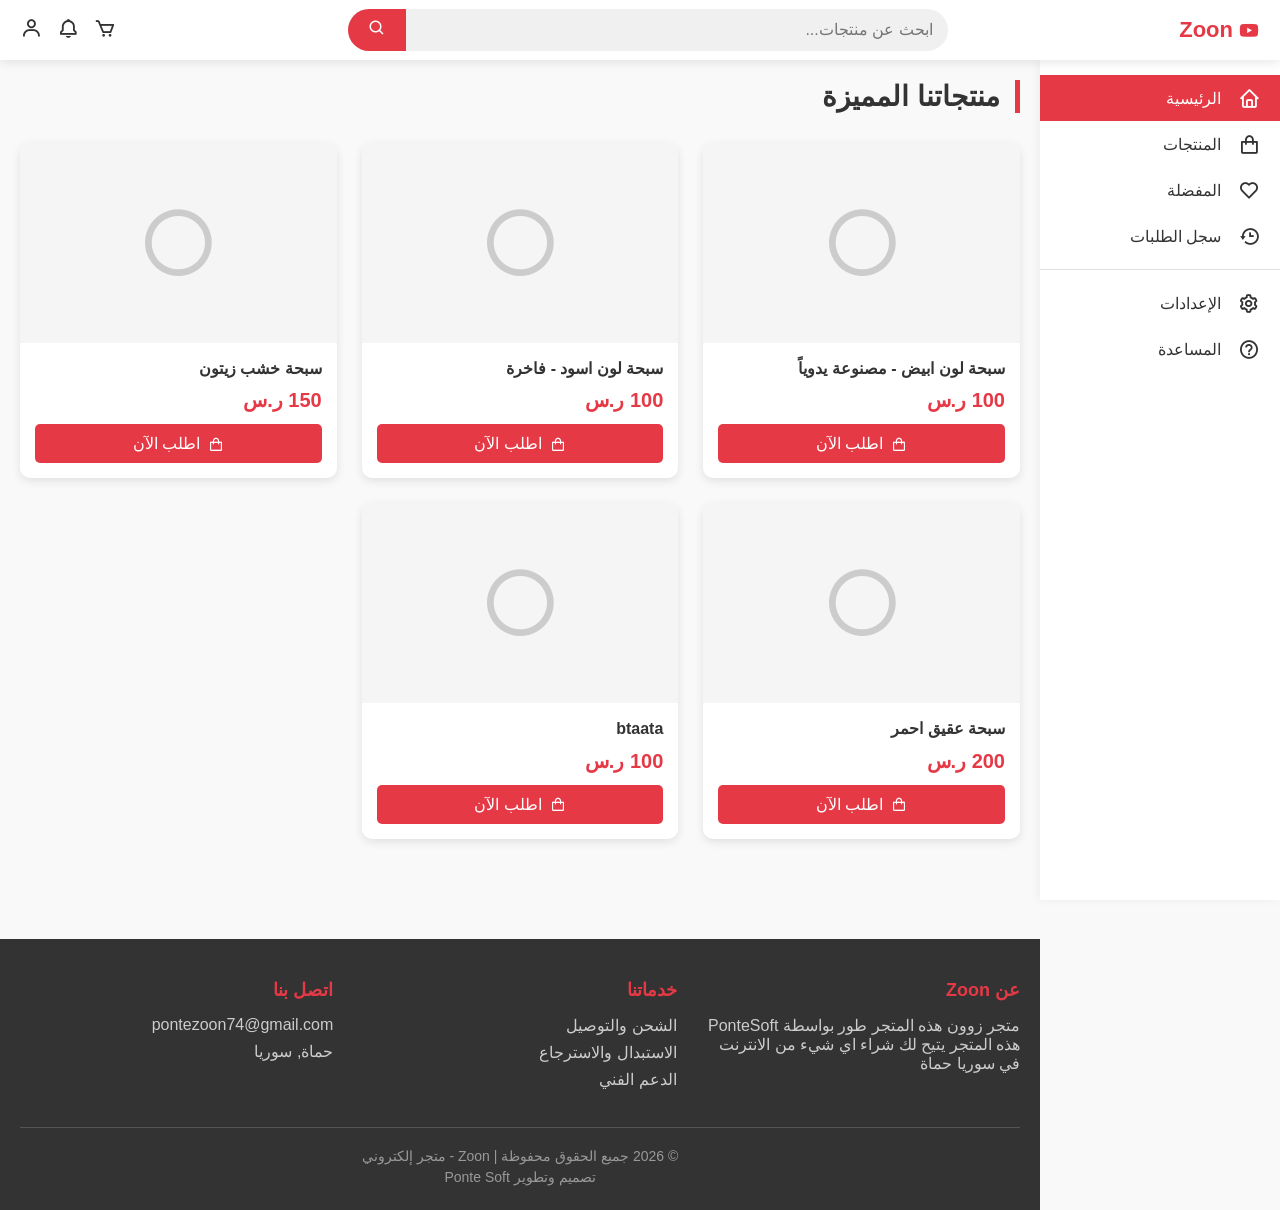
==== index.html @ 53155ebd "Add files via upload" ====
<!DOCTYPE html>
<html lang="ar" dir="rtl">
<head>
    <meta charset="UTF-8">
    <meta name="viewport" content="width=device-width, initial-scale=1.0">
    <title>Zoon - متجر إلكتروني</title>
    <link rel="stylesheet" href="style.css">
    <link rel="icon" href="img/img.png">
    <link href='https://unpkg.com/boxicons@2.1.4/css/boxicons.min.css' rel='stylesheet'>
    <link rel="stylesheet" href="https://cdnjs.cloudflare.com/ajax/libs/font-awesome/6.4.0/css/all.min.css">
</head>
<body>
    <!-- شريط التنقل العلوي (يشبه يوتيوب) -->
    <nav class="navbar">
        <div class="navbar-left">
            <button class="menu-icon" onclick="toggleMenu()">
                <i class='bx bx-menu'></i>
            </button>
            <div class="logo">
                <i class='bx bxl-youtube'></i>
                <span>Zoon</span>
            </div>
        </div>
        
        <div class="navbar-center">
            <div class="search-bar">
                <input type="text" placeholder="ابحث عن منتجات...">
                <button>
                    <i class='bx bx-search'></i>
                </button>
            </div>
        </div>
        
        <div class="navbar-right">
            <button><i class='bx bx-cart'></i></button>
            <button><i class='bx bx-bell'></i></button>
            <button><i class='bx bx-user'></i></button>
        </div>
    </nav>
    
    <!-- القائمة الجانبية (يشبه يوتيوب) -->
    <aside class="sidebar" id="sidebar">
        <a href="index.html" class="sidebar-item active">
            <i class='bx bx-home'></i>
            <span>الرئيسية</span>
        </a>
        <a href="#pro" class="sidebar-item">
            <i class='bx bx-shopping-bag'></i>
            <span>المنتجات</span>
        </a>
        <a href="#" class="sidebar-item">
            <i class='bx bx-heart'></i>
            <span>المفضلة</span>
        </a>
        <a href="#" class="sidebar-item">
            <i class='bx bx-history'></i>
            <span>سجل الطلبات</span>
        </a>
        <div class="sidebar-divider"></div>
        <a href="#" class="sidebar-item">
            <i class='bx bx-cog'></i>
            <span>الإعدادات</span>
        </a>
        <a href="#" class="sidebar-item">
            <i class='bx bx-help-circle'></i>
            <span>المساعدة</span>
        </a>
    </aside>
    
    <!-- المحتوى الرئيسي -->
    <main class="main-content">
        <h1 class="section-title">منتجاتنا المميزة</h1>
        
        <div class="products-grid" id="pro">
            <!-- المنتج 1 -->
            <div class="product-card">
                <div class="product-image">
                    <i class='bx bx-circle'></i>
                </div>
                <div class="product-info">
                    <h3 class="product-name">سبحة لون ابيض - مصنوعة يدوياً</h3>
                    <div class="product-price">100 ر.س</div>
                    <button class="order-button" onclick="openPopup('سبحة لون ابيض')">
                        <i class='bx bx-shopping-bag'></i>
                        اطلب الآن
                    </button>
                </div>
            </div>
            
            <!-- المنتج 2 -->
            <div class="product-card">
                <div class="product-image">
                    <i class='bx bx-circle'></i>
                </div>
                <div class="product-info">
                    <h3 class="product-name">سبحة لون اسود - فاخرة</h3>
                    <div class="product-price">100 ر.س</div>
                    <button class="order-button" onclick="openPopup('سبحة لون اسود')">
                        <i class='bx bx-shopping-bag'></i>
                        اطلب الآن
                    </button>
                </div>
            </div>
            
            <!-- المنتج 3 -->
            <div class="product-card">
                <div class="product-image">
                    <i class='bx bx-circle'></i>
                </div>
                <div class="product-info">
                    <h3 class="product-name">سبحة خشب زيتون</h3>
                    <div class="product-price">150 ر.س</div>
                    <button class="order-button" onclick="openPopup('سبحة خشب زيتون')">
                        <i class='bx bx-shopping-bag'></i>
                        اطلب الآن
                    </button>
                </div>
            </div>
            
            <!-- المنتج 4 -->
            <div class="product-card">
                <div class="product-image">
                    <i class='bx bx-circle'></i>
                </div>
                <div class="product-info">
                    <h3 class="product-name">سبحة عقيق احمر</h3>
                    <div class="product-price">200 ر.س</div>
                    <button class="order-button" onclick="openPopup('سبحة عقيق احمر')">
                        <i class='bx bx-shopping-bag'></i>
                        اطلب الآن
                    </button>
                </div>
            </div>
            <!-- المنتج 2 -->
            <div class="product-card">
                <div class="product-image">
                    <i class='bx bx-circle'></i>
                </div>
                <div class="product-info">
                    <h3 class="product-name">btaata</h3>
                    <div class="product-price">100 ر.س</div>
                    <button class="order-button" onclick="openPopup('btata')">
                        <i class='bx bx-shopping-bag'></i>
                        اطلب الآن
                    </button>
                </div>
            </div>
        </div>
    </main>
    
    <!-- النافذة المنبثقة (تشبه يوتيوب) -->
    <div class="popup" id="popup">
        <div class="popup-content">
            <div class="popup-header">
                <h2 class="popup-title">اتمام الطلب</h2>
                <button class="close-button" onclick="closePoupup()">
                    <i class='bx bx-x'></i>
                </button>
            </div>
            <div class="popup-body">
                <form id="FORMS" method="POST">
                    <input type="hidden" id="productName" name="اسم الطلب">
                    
                    <div class="form-group">
                        <label for="fullName">الاسم الكامل</label>
                        <input type="text" id="fullName" name="الاسم" placeholder="أدخل اسمك الكامل" required>
                    </div>
                    
                    <div class="form-group">
                        <label for="phone">رقم الهاتف</label>
                        <input type="tel" id="phone" name="رقم الهاتف" placeholder="أدخل رقم هاتفك" required>
                    </div>
                    
                    <div class="form-group">
                        <label for="email">البريد الإلكتروني</label>
                        <input type="email" id="email" name="الايميل" placeholder="أدخل بريدك الإلكتروني">
                    </div>
                    
                    <div class="form-group">
                        <label for="address">العنوان الكامل</label>
                        <input type="text" id="address" name="العنوان" placeholder="أدخل عنوانك الكامل" required>
                    </div>
                    
                    <div class="form-group">
                        <label for="quantity">الكمية</label>
                        <input type="number" id="quantity" name="الكمية" min="1" value="1" required>
                    </div>
                    
                    <div class="form-group">
                        <label for="notes">معلومات إضافية</label>
                        <textarea id="notes" name="معلومات اضافية" placeholder="أي ملاحظات أو معلومات إضافية..."></textarea>
                    </div>
                    
                    <button type="submit" class="submit-button">
                        <i class='bx bx-send'></i>
                        إرسال الطلب
                    </button>
                </form>
            </div>
        </div>
    </div>
    
    <!-- التذييل -->
    <footer class="footer">
        <div class="container">
            <div class="footer-content">
                <div class="footer-section">
                    <h3>عن Zoon</h3>
                    <a href="#">متجر زوون هذه المتجر طور بواسطة PonteSoft هذه المتجر يتيح لك شراء اي شيء من الانترنت في سوريا حماة </a>
                </div>
                
                <div class="footer-section">
                    <h3>خدماتنا</h3>
                    <a href="pontezoon74@gmail.com">الشحن والتوصيل</a>
                    <a href="pontezoon74@gmail.com">الاستبدال والاسترجاع</a>
                    <a href="pontezoon74@gmail.com">الدعم الفني</a>
                </div>
                
                <div class="footer-section">
                    <h3>اتصل بنا</h3>
                    <a href="mailto:pontezoon74@gmail.com">pontezoon74@gmail.com</a>
                    <a href="#">حماة, سوريا</a>
                </div>
            </div>
            
            <div class="footer-bottom">
                <p>© 2026 جميع الحقوق محفوظة | Zoon - متجر إلكتروني</p>
                <p>تصميم وتطوير Ponte Soft</p>
            </div>
        </div>
    </footer>
    
    <script src="script.js"></script>
</body>
</html>
---- style.css ----
/* إعدادات عامة */
* {
    margin: 0;
    padding: 0;
    box-sizing: border-box;
    font-family: 'Segoe UI', Tahoma, Geneva, Verdana, sans-serif;
}

body {
    background-color: #f9f9f9;
    padding-top: 60px;
    padding-right: 240px;
    transition: padding-right 0.3s ease;
}

/* شريط التنقل */
.navbar {
    position: fixed;
    top: 0;
    right: 0;
    left: 0;
    height: 60px;
    background-color: white;
    display: flex;
    align-items: center;
    justify-content: space-between;
    padding: 0 20px;
    box-shadow: 0 2px 10px rgba(0,0,0,0.1);
    z-index: 1000;
}

.navbar-left {
    display: flex;
    align-items: center;
    gap: 15px;
}

.menu-icon {
    background: none;
    border: none;
    font-size: 24px;
    cursor: pointer;
    color: #333;
    display: none;
}

.logo {
    display: flex;
    align-items: center;
    gap: 5px;
    font-size: 22px;
    font-weight: bold;
    color: #e63946;
}

.navbar-center {
    flex: 0 1 600px;
}

.search-bar {
    display: flex;
    align-items: center;
    background-color: #f0f0f0;
    border-radius: 25px;
    overflow: hidden;
}

.search-bar input {
    flex: 1;
    padding: 10px 15px;
    border: none;
    background: none;
    outline: none;
    font-size: 16px;
}

.search-bar button {
    padding: 10px 20px;
    background-color: #e63946;
    color: white;
    border: none;
    cursor: pointer;
    font-size: 18px;
}

.navbar-right {
    display: flex;
    align-items: center;
    gap: 15px;
}

.navbar-right button {
    background: none;
    border: none;
    font-size: 22px;
    cursor: pointer;
    color: #333;
}

/* القائمة الجانبية */
.sidebar {
    position: fixed;
    top: 60px;
    right: 0;
    bottom: 0;
    width: 240px;
    background-color: white;
    overflow-y: auto;
    padding: 15px 0;
    box-shadow: -2px 0 10px rgba(0,0,0,0.05);
    transition: transform 0.3s ease;
    z-index: 900;
}

.sidebar-item {
    display: flex;
    align-items: center;
    gap: 15px;
    padding: 12px 20px;
    color: #333;
    text-decoration: none;
    transition: background-color 0.2s;
}

.sidebar-item:hover {
    background-color: #f0f0f0;
}

.sidebar-item.active {
    background-color: #e63946;
    color: white;
}

.sidebar-item i {
    font-size: 22px;
    width: 24px;
}

.sidebar-divider {
    height: 1px;
    background-color: #e0e0e0;
    margin: 10px 0;
}

/* المحتوى الرئيسي */
.main-content {
    padding: 20px;
    min-height: calc(100vh - 120px);
}

.section-title {
    font-size: 28px;
    margin-bottom: 30px;
    color: #333;
    border-right: 5px solid #e63946;
    padding-right: 15px;
}

/* شبكة المنتجات */
.products-grid {
    display: grid;
    grid-template-columns: repeat(auto-fill, minmax(280px, 1fr));
    gap: 25px;
    margin-bottom: 40px;
}

.product-card {
    background-color: white;
    border-radius: 10px;
    overflow: hidden;
    box-shadow: 0 3px 10px rgba(0,0,0,0.1);
    transition: transform 0.3s, box-shadow 0.3s;
}

.product-card:hover {
    transform: translateY(-5px);
    box-shadow: 0 5px 20px rgba(0,0,0,0.15);
}

.product-image {
    height: 200px;
    background-color: #f5f5f5;
    display: flex;
    align-items: center;
    justify-content: center;
}

.product-image i {
    font-size: 80px;
    color: #ccc;
}

.product-info {
    padding: 15px;
}

.product-name {
    font-size: 16px;
    margin-bottom: 8px;
    color: #333;
    line-height: 1.4;
}

.product-price {
    font-size: 20px;
    font-weight: bold;
    color: #e63946;
    margin-bottom: 12px;
}

.order-button {
    width: 100%;
    padding: 10px;
    background-color: #e63946;
    color: white;
    border: none;
    border-radius: 5px;
    font-size: 16px;
    cursor: pointer;
    display: flex;
    align-items: center;
    justify-content: center;
    gap: 8px;
    transition: background-color 0.2s;
}

.order-button:hover {
    background-color: #c82333;
}

/* النافذة المنبثقة */
.popup {
    display: none;
    position: fixed;
    top: 0;
    left: 0;
    width: 100%;
    height: 100%;
    background-color: rgba(0,0,0,0.5);
    z-index: 2000;
    align-items: center;
    justify-content: center;
}

.popup.active {
    display: flex;
}

.popup-content {
    background-color: white;
    border-radius: 10px;
    width: 90%;
    max-width: 500px;
    max-height: 90vh;
    overflow-y: auto;
}

.popup-header {
    padding: 15px 20px;
    border-bottom: 1px solid #eee;
    display: flex;
    align-items: center;
    justify-content: space-between;
}

.popup-title {
    font-size: 20px;
    color: #333;
}

.close-button {
    background: none;
    border: none;
    font-size: 24px;
    cursor: pointer;
    color: #999;
    transition: color 0.2s;
}

.close-button:hover {
    color: #e63946;
}

.popup-body {
    padding: 20px;
}

/* نموذج الطلب */
.form-group {
    margin-bottom: 20px;
}

.form-group label {
    display: block;
    margin-bottom: 5px;
    color: #333;
    font-weight: 500;
}

.form-group input,
.form-group textarea {
    width: 100%;
    padding: 10px;
    border: 1px solid #ddd;
    border-radius: 5px;
    font-size: 16px;
    transition: border-color 0.2s;
}

.form-group input:focus,
.form-group textarea:focus {
    outline: none;
    border-color: #e63946;
}

.form-group textarea {
    height: 100px;
    resize: vertical;
}

.submit-button {
    width: 100%;
    padding: 12px;
    background-color: #e63946;
    color: white;
    border: none;
    border-radius: 5px;
    font-size: 18px;
    cursor: pointer;
    display: flex;
    align-items: center;
    justify-content: center;
    gap: 8px;
    transition: background-color 0.2s;
}

.submit-button:hover {
    background-color: #c82333;
}

.submit-button:disabled {
    background-color: #ccc;
    cursor: not-allowed;
}

/* التذييل */
.footer {
    background-color: #333;
    color: white;
    padding: 40px 0 20px;
    margin-top: 40px;
}

.container {
    max-width: 1200px;
    margin: 0 auto;
    padding: 0 20px;
}

.footer-content {
    display: grid;
    grid-template-columns: repeat(auto-fit, minmax(250px, 1fr));
    gap: 30px;
    margin-bottom: 30px;
}

.footer-section h3 {
    margin-bottom: 15px;
    font-size: 18px;
    color: #e63946;
}

.footer-section a {
    display: block;
    color: #ccc;
    text-decoration: none;
    margin-bottom: 8px;
    transition: color 0.2s;
}

.footer-section a:hover {
    color: #e63946;
}

.footer-bottom {
    text-align: center;
    padding-top: 20px;
    border-top: 1px solid #555;
    color: #999;
    font-size: 14px;
}

.footer-bottom p {
    margin-bottom: 5px;
}

/* استعلامات الوسائط للشاشات الصغيرة */
@media (max-width: 768px) {
    body {
        padding-right: 0;
    }
    
    .menu-icon {
        display: block;
    }
    
    .sidebar {
        transform: translateX(100%);
    }
    
    .sidebar.active {
        transform: translateX(0);
    }
    
    .navbar-center {
        display: none;
    }
    
    .search-bar {
        position: absolute;
        top: 60px;
        left: 0;
        right: 0;
        margin: 10px;
        background-color: white;
        box-shadow: 0 2px 5px rgba(0,0,0,0.1);
    }
}
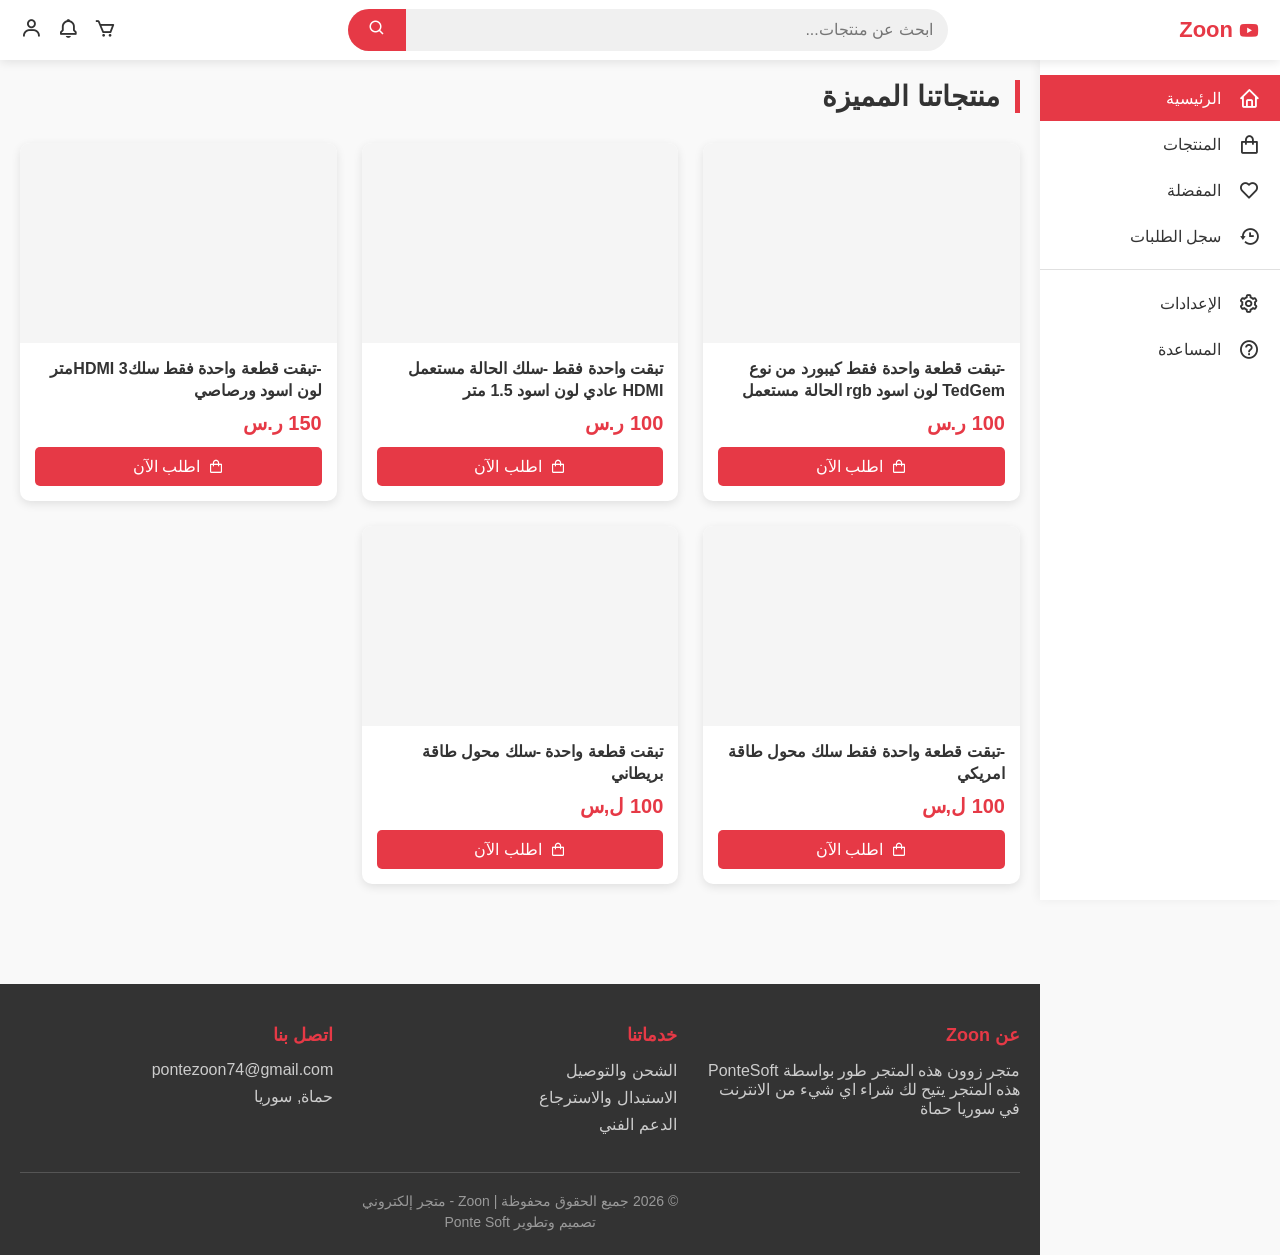
==== commit 9206d9eb: "Fix HTML structure and update product details" ====
--- a/index.html
+++ b/index.html
@@ -75,12 +75,12 @@
             <!-- المنتج 1 -->
             <div class="product-card">
                 <div class="product-image">
-                    <i class='bx bx-circle'></i>
-                </div>
-                <div class="product-info">
-                    <h3 class="product-name">سبحة لون ابيض - مصنوعة يدوياً</h3>
+                   <img src="img/keyboard.jpg" alt="">
+                </div>
+                <div class="product-info">
+                    <h3 class="product-name">-تبقت قطعة واحدة فقط كيبورد من نوع TedGem لون اسود rgb الحالة مستعمل</h3>
                     <div class="product-price">100 ر.س</div>
-                    <button class="order-button" onclick="openPopup('سبحة لون ابيض')">
+                    <button class="order-button" onclick="openPopup('كييبورد TedGem')">
                         <i class='bx bx-shopping-bag'></i>
                         اطلب الآن
                     </button>
@@ -90,12 +90,12 @@
             <!-- المنتج 2 -->
             <div class="product-card">
                 <div class="product-image">
-                    <i class='bx bx-circle'></i>
-                </div>
-                <div class="product-info">
-                    <h3 class="product-name">سبحة لون اسود - فاخرة</h3>
+                    <img src="img/hdmi1.jpg" alt="">
+                </div>
+                <div class="product-info">
+                    <h3 class="product-name">تبقت واحدة فقط -سلك الحالة مستعمل HDMI عادي لون اسود 1.5 متر</h3>
                     <div class="product-price">100 ر.س</div>
-                    <button class="order-button" onclick="openPopup('سبحة لون اسود')">
+                    <button class="order-button" onclick="openPopup('سلك hdmi عادي اسود')">
                         <i class='bx bx-shopping-bag'></i>
                         اطلب الآن
                     </button>
@@ -105,12 +105,12 @@
             <!-- المنتج 3 -->
             <div class="product-card">
                 <div class="product-image">
-                    <i class='bx bx-circle'></i>
-                </div>
-                <div class="product-info">
-                    <h3 class="product-name">سبحة خشب زيتون</h3>
+                    <img src="img/HDMI3.jpg" alt="">
+                </div>
+                <div class="product-info">
+                    <h3 class="product-name">-تبقت قطعة واحدة فقط سلكHDMI 3متر لون اسود ورصاصي </h3>
                     <div class="product-price">150 ر.س</div>
-                    <button class="order-button" onclick="openPopup('سبحة خشب زيتون')">
+                    <button class="order-button" onclick="openPopup('سلك HDMI اسود ورصاصي')">
                         <i class='bx bx-shopping-bag'></i>
                         اطلب الآن
                     </button>
@@ -120,12 +120,12 @@
             <!-- المنتج 4 -->
             <div class="product-card">
                 <div class="product-image">
-                    <i class='bx bx-circle'></i>
-                </div>
-                <div class="product-info">
-                    <h3 class="product-name">سبحة عقيق احمر</h3>
-                    <div class="product-price">200 ر.س</div>
-                    <button class="order-button" onclick="openPopup('سبحة عقيق احمر')">
+                   <img src="img/khrb1.jpg" alt="">
+                </div>
+                <div class="product-info">
+                    <h3 class="product-name">-تبقت قطعة واحدة فقط سلك محول طاقة امريكي</h3>
+                    <div class="product-price">100 ل,س</div>
+                    <button class="order-button" onclick="openPopup('سلك محول طاقة امريكي')">
                         <i class='bx bx-shopping-bag'></i>
                         اطلب الآن
                     </button>
@@ -134,12 +134,12 @@
             <!-- المنتج 2 -->
             <div class="product-card">
                 <div class="product-image">
-                    <i class='bx bx-circle'></i>
-                </div>
-                <div class="product-info">
-                    <h3 class="product-name">btaata</h3>
-                    <div class="product-price">100 ر.س</div>
-                    <button class="order-button" onclick="openPopup('btata')">
+                   <img src="img/kahrb2.jpg" alt="">
+                </div>
+                <div class="product-info">
+                    <h3 class="product-name"> تبقت قطعة واحدة -سلك محول طاقة بريطاني</h3>
+                    <div class="product-price">100 ل,س</div>
+                    <button class="order-button" onclick="openPopup('سلك محول طاقة بريطاني')">
                         <i class='bx bx-shopping-bag'></i>
                         اطلب الآن
                     </button>
@@ -232,4 +232,4 @@
     
     <script src="script.js"></script>
 </body>
-</html>+</html>
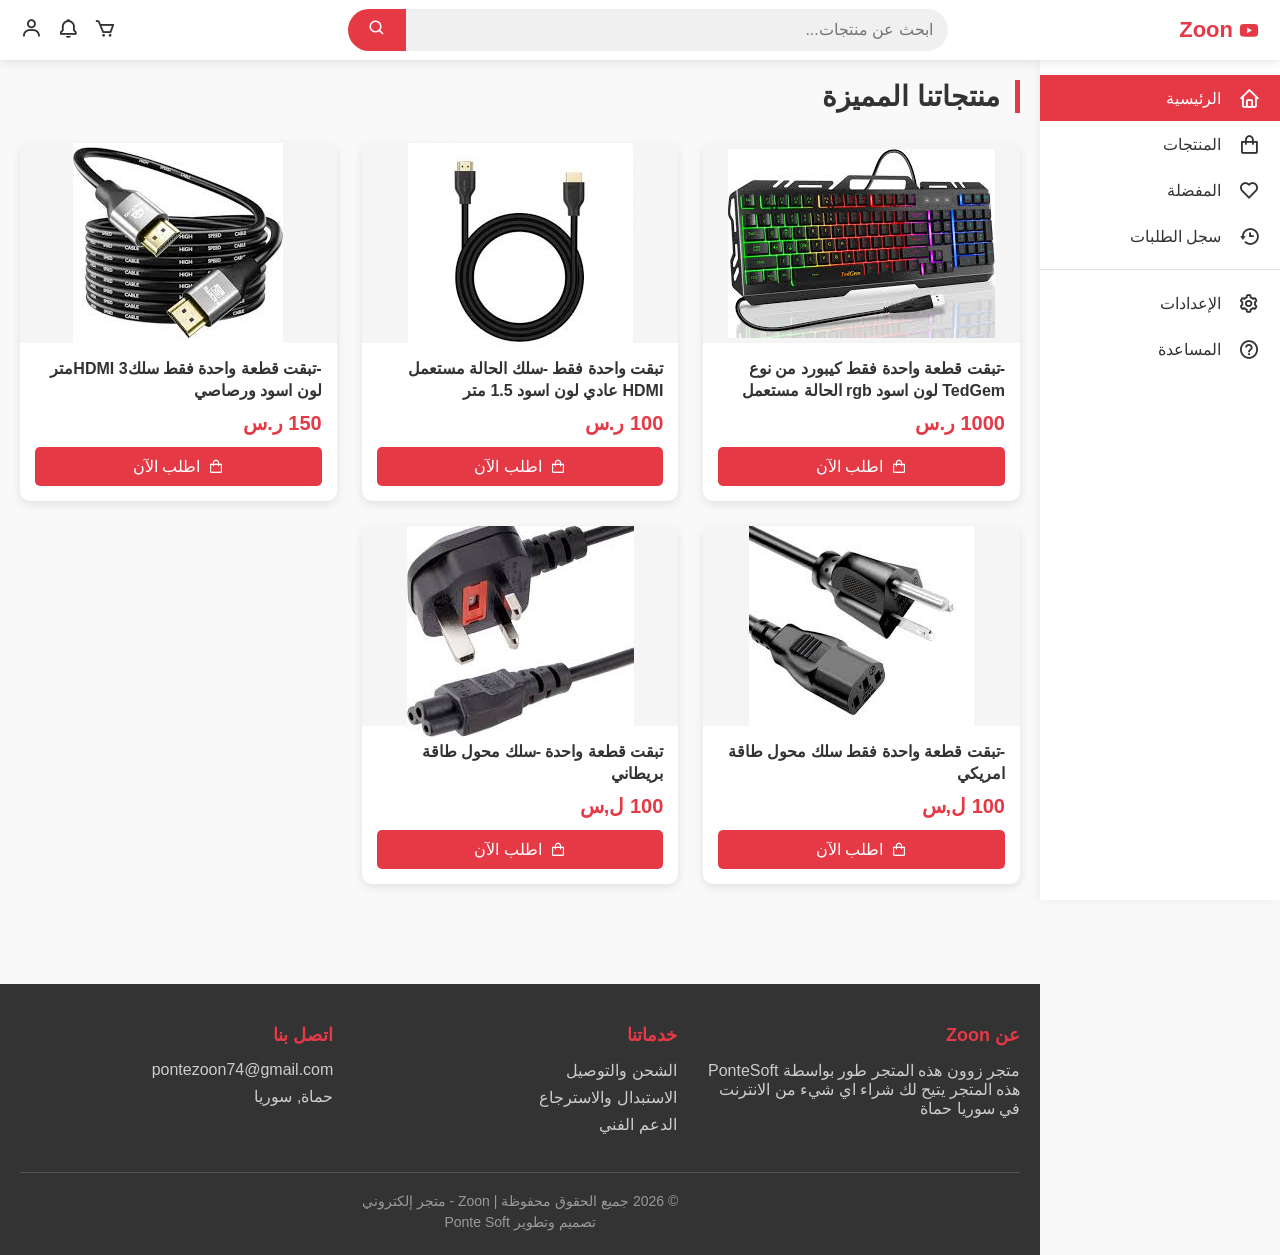
==== commit 12eb339a: "Update index.html" ====
--- a/index.html
+++ b/index.html
@@ -79,7 +79,7 @@
                 </div>
                 <div class="product-info">
                     <h3 class="product-name">-تبقت قطعة واحدة فقط كيبورد من نوع TedGem لون اسود rgb الحالة مستعمل</h3>
-                    <div class="product-price">100 ر.س</div>
+                    <div class="product-price">1000 ر.س</div>
                     <button class="order-button" onclick="openPopup('كييبورد TedGem')">
                         <i class='bx bx-shopping-bag'></i>
                         اطلب الآن
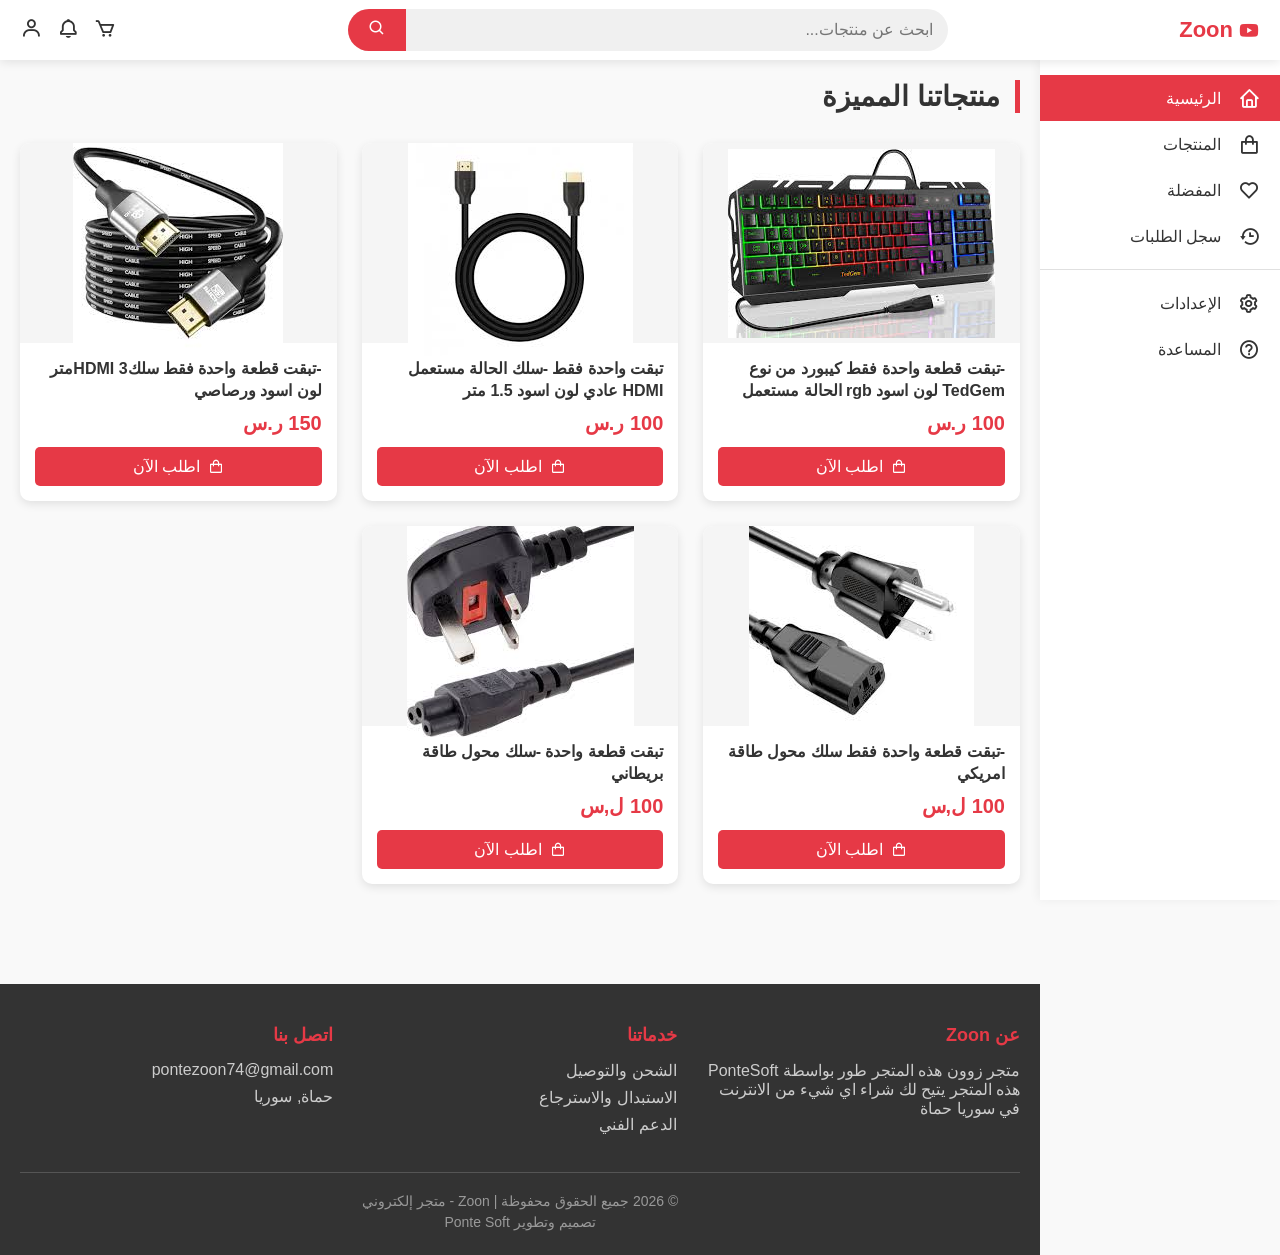
==== commit 9ce36511: "Update index.html" ====
--- a/index.html
+++ b/index.html
@@ -79,7 +79,7 @@
                 </div>
                 <div class="product-info">
                     <h3 class="product-name">-تبقت قطعة واحدة فقط كيبورد من نوع TedGem لون اسود rgb الحالة مستعمل</h3>
-                    <div class="product-price">1000 ر.س</div>
+                    <div class="product-price">100 ر.س</div>
                     <button class="order-button" onclick="openPopup('كييبورد TedGem')">
                         <i class='bx bx-shopping-bag'></i>
                         اطلب الآن
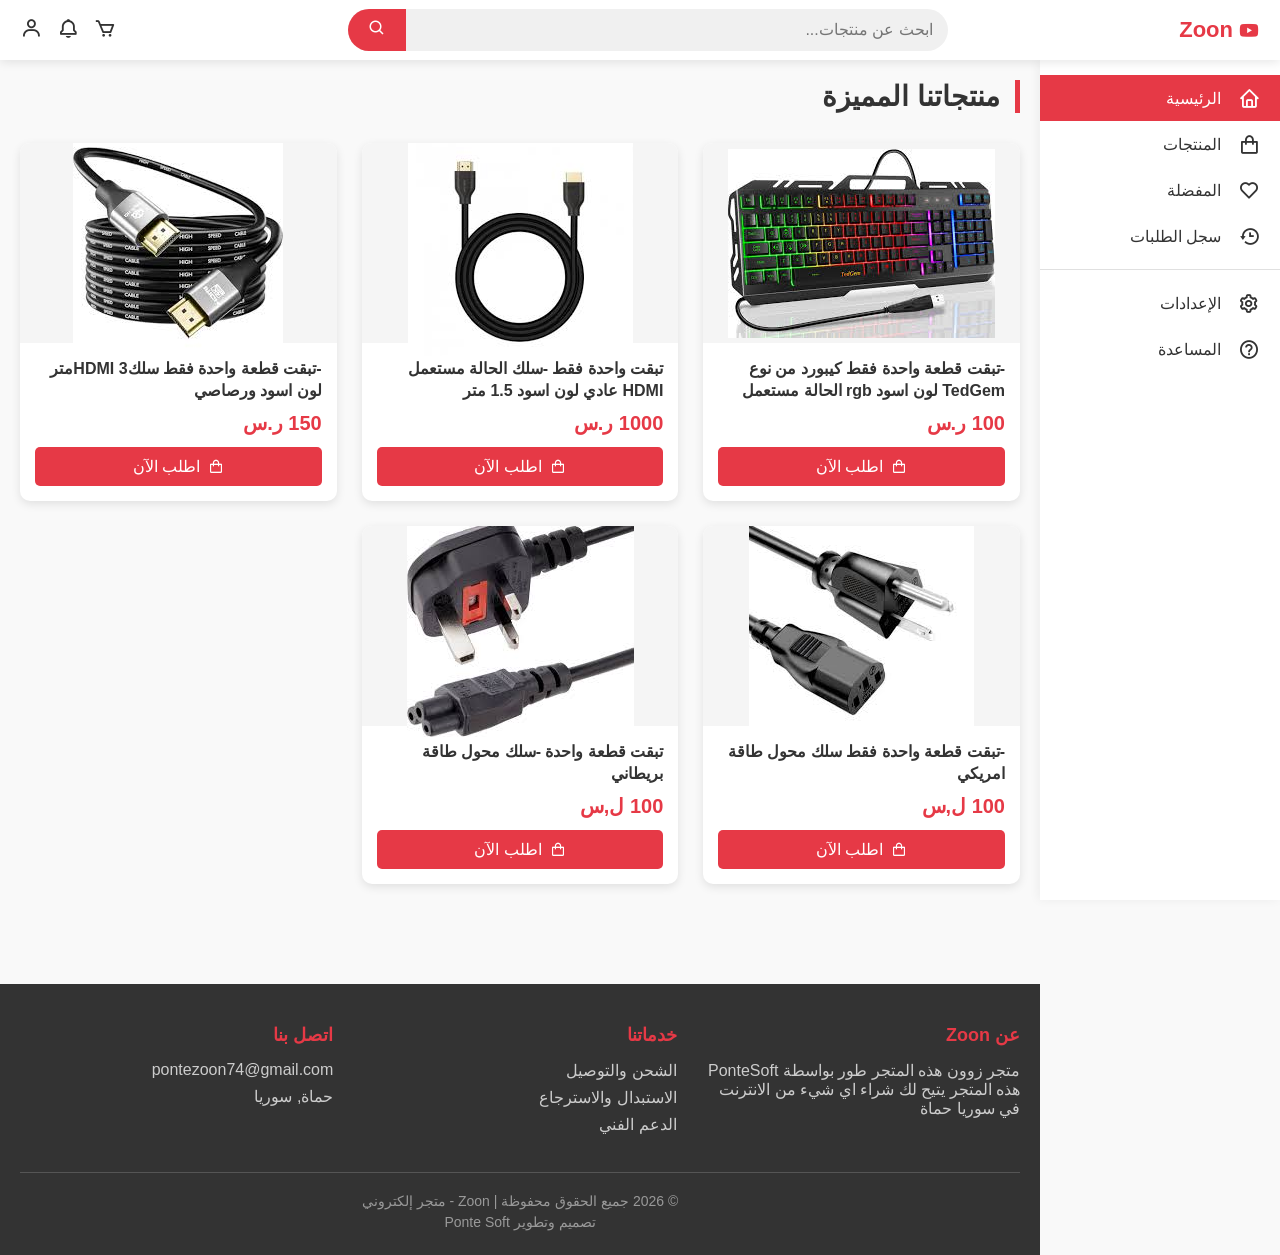
==== commit 0e4fb010: "Update index.html" ====
--- a/index.html
+++ b/index.html
@@ -94,7 +94,7 @@
                 </div>
                 <div class="product-info">
                     <h3 class="product-name">تبقت واحدة فقط -سلك الحالة مستعمل HDMI عادي لون اسود 1.5 متر</h3>
-                    <div class="product-price">100 ر.س</div>
+                    <div class="product-price">1000 ر.س</div>
                     <button class="order-button" onclick="openPopup('سلك hdmi عادي اسود')">
                         <i class='bx bx-shopping-bag'></i>
                         اطلب الآن
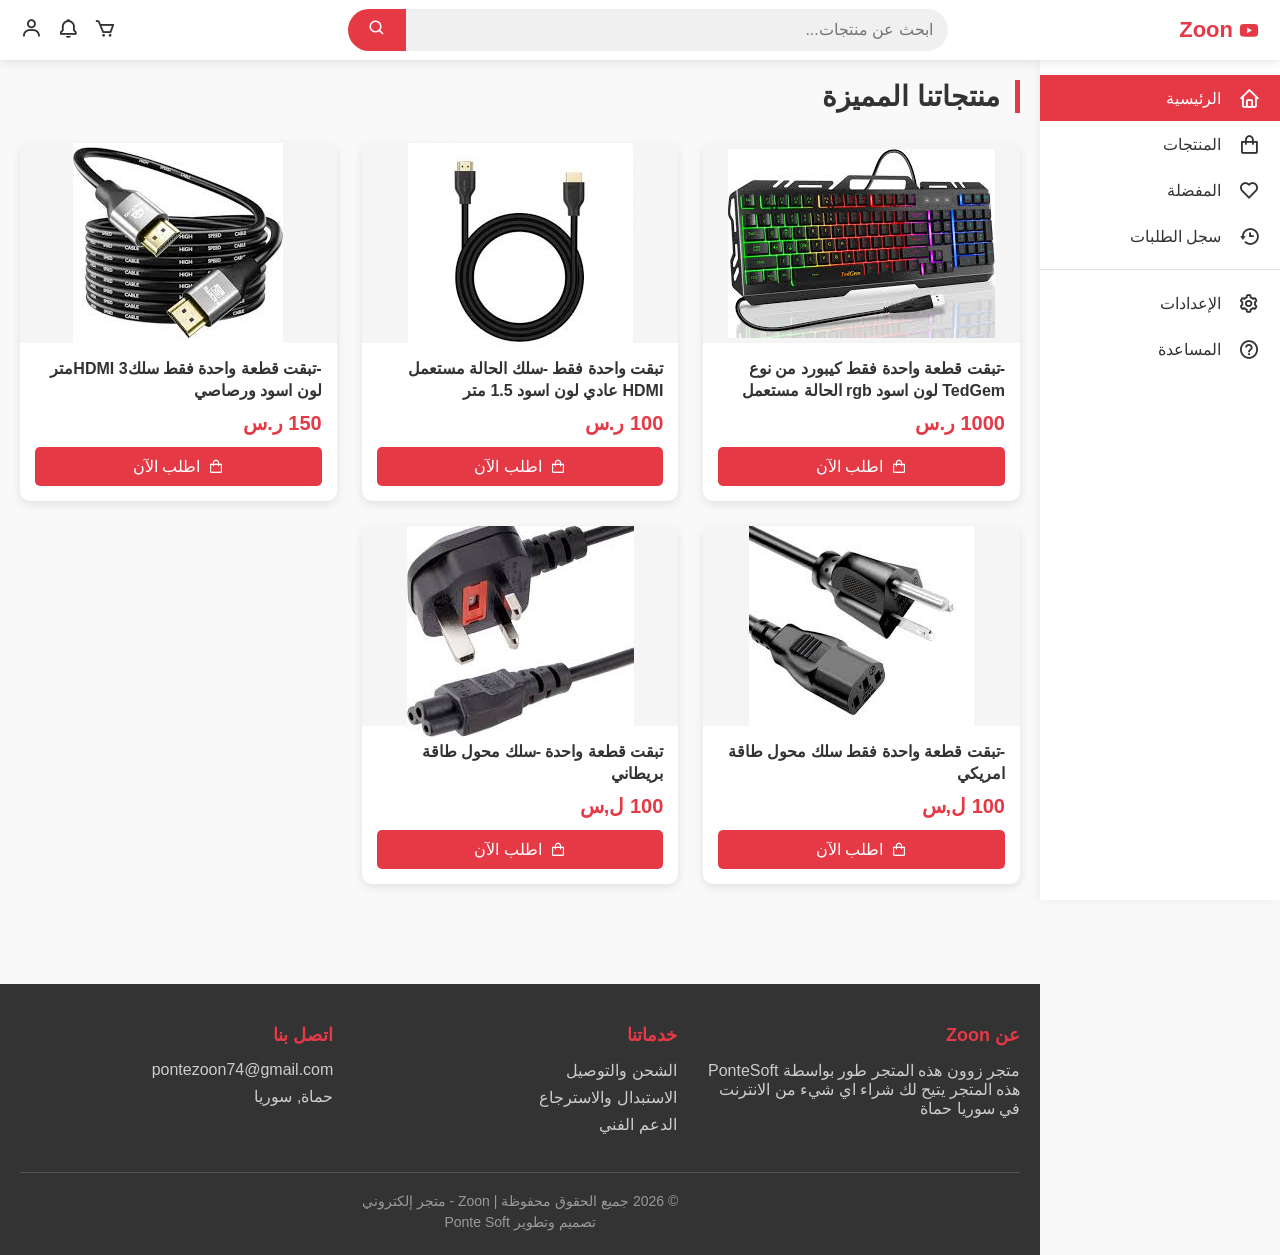
==== commit e98b9d5e: "Update index.html" ====
--- a/index.html
+++ b/index.html
@@ -79,22 +79,22 @@
                 </div>
                 <div class="product-info">
                     <h3 class="product-name">-تبقت قطعة واحدة فقط كيبورد من نوع TedGem لون اسود rgb الحالة مستعمل</h3>
+                    <div class="product-price">1000 ر.س</div>
+                    <button class="order-button" onclick="openPopup('كييبورد TedGem')">
+                        <i class='bx bx-shopping-bag'></i>
+                        اطلب الآن
+                    </button>
+                </div>
+            </div>
+            
+            <!-- المنتج 2 -->
+            <div class="product-card">
+                <div class="product-image">
+                    <img src="img/hdmi1.jpg" alt="">
+                </div>
+                <div class="product-info">
+                    <h3 class="product-name">تبقت واحدة فقط -سلك الحالة مستعمل HDMI عادي لون اسود 1.5 متر</h3>
                     <div class="product-price">100 ر.س</div>
-                    <button class="order-button" onclick="openPopup('كييبورد TedGem')">
-                        <i class='bx bx-shopping-bag'></i>
-                        اطلب الآن
-                    </button>
-                </div>
-            </div>
-            
-            <!-- المنتج 2 -->
-            <div class="product-card">
-                <div class="product-image">
-                    <img src="img/hdmi1.jpg" alt="">
-                </div>
-                <div class="product-info">
-                    <h3 class="product-name">تبقت واحدة فقط -سلك الحالة مستعمل HDMI عادي لون اسود 1.5 متر</h3>
-                    <div class="product-price">1000 ر.س</div>
                     <button class="order-button" onclick="openPopup('سلك hdmi عادي اسود')">
                         <i class='bx bx-shopping-bag'></i>
                         اطلب الآن
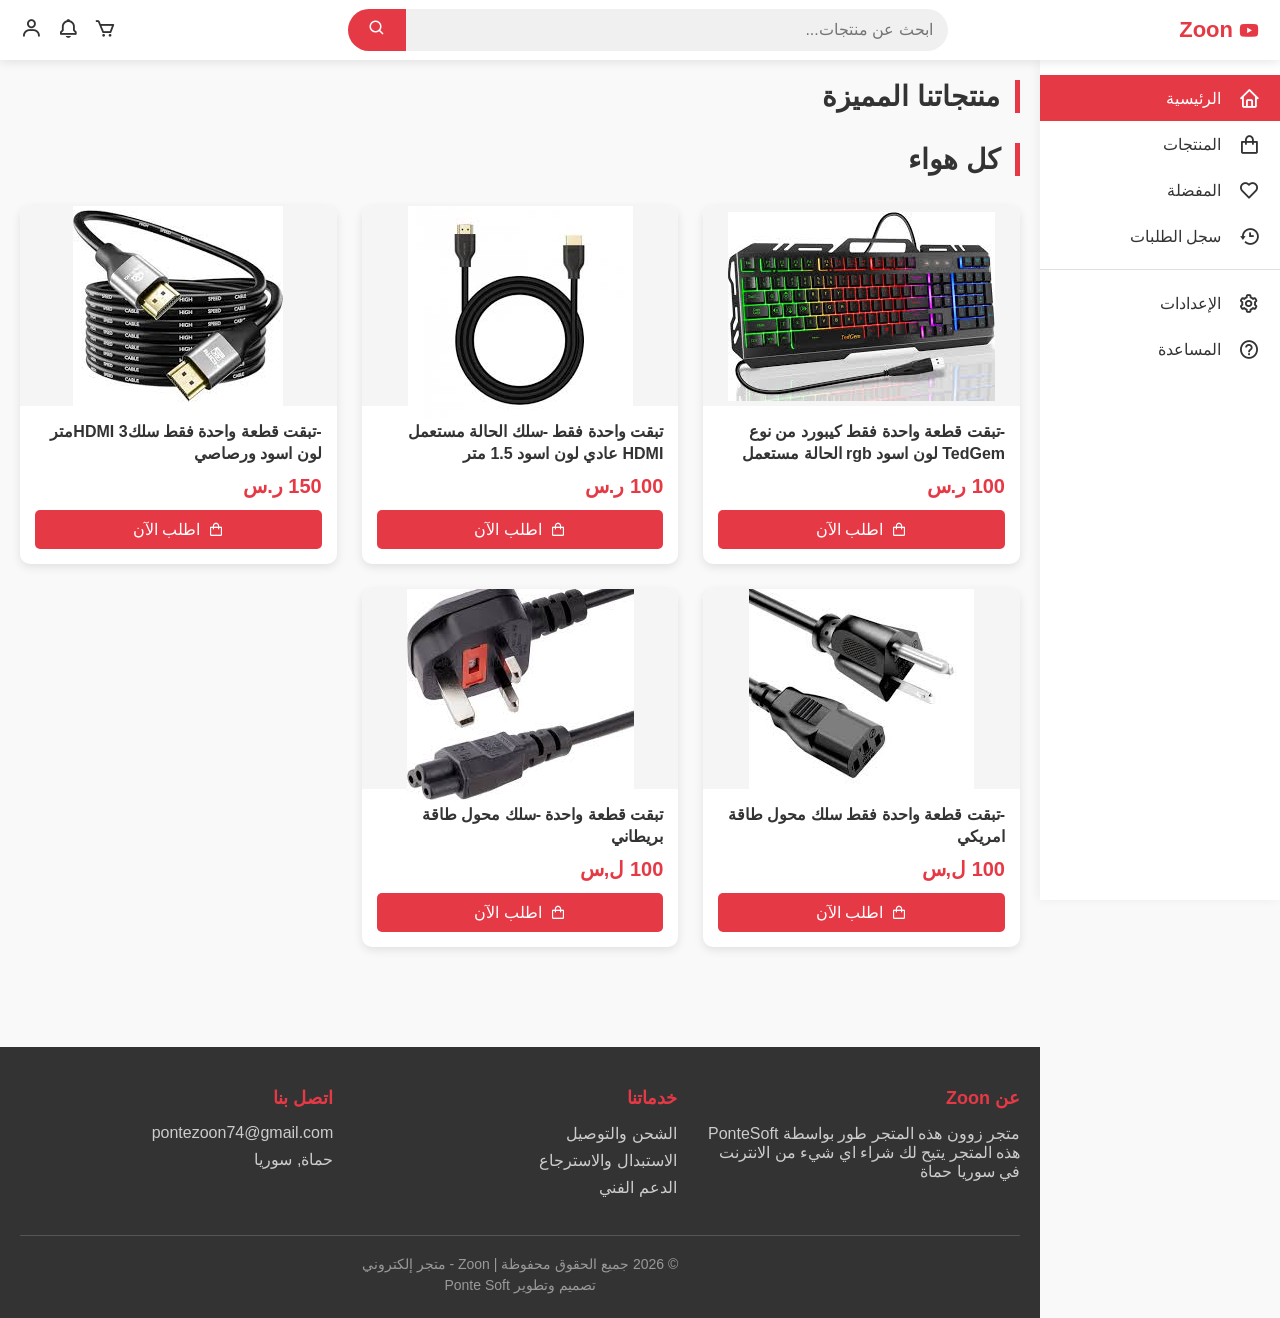
==== commit e4847cb8: "Update index.html" ====
--- a/index.html
+++ b/index.html
@@ -70,6 +70,7 @@
     <!-- المحتوى الرئيسي -->
     <main class="main-content">
         <h1 class="section-title">منتجاتنا المميزة</h1>
+        <h1 class="section-title">كل هواء</h1>
         
         <div class="products-grid" id="pro">
             <!-- المنتج 1 -->
@@ -79,7 +80,7 @@
                 </div>
                 <div class="product-info">
                     <h3 class="product-name">-تبقت قطعة واحدة فقط كيبورد من نوع TedGem لون اسود rgb الحالة مستعمل</h3>
-                    <div class="product-price">1000 ر.س</div>
+                    <div class="product-price">100 ر.س</div>
                     <button class="order-button" onclick="openPopup('كييبورد TedGem')">
                         <i class='bx bx-shopping-bag'></i>
                         اطلب الآن
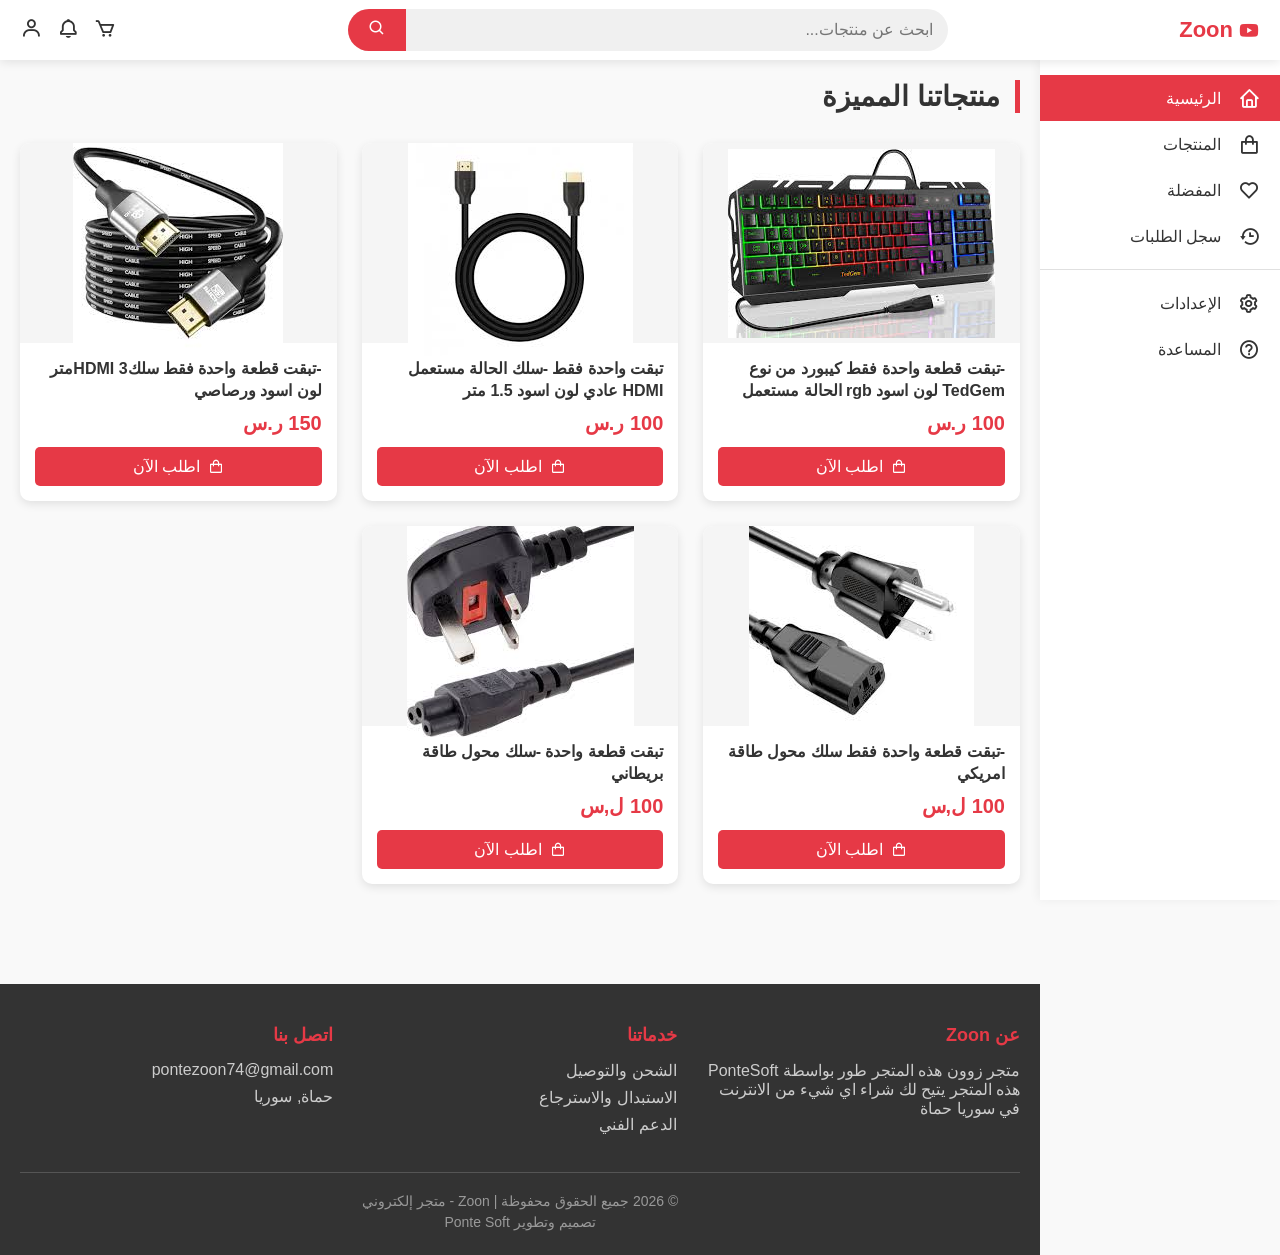
==== commit 6d675b8c: "Fix HTML encoding issues in index.html" ====
--- a/index.html
+++ b/index.html
@@ -70,8 +70,6 @@
     <!-- المحتوى الرئيسي -->
     <main class="main-content">
         <h1 class="section-title">منتجاتنا المميزة</h1>
-        <h1 class="section-title">كل هواء</h1>
-        
         <div class="products-grid" id="pro">
             <!-- المنتج 1 -->
             <div class="product-card">
